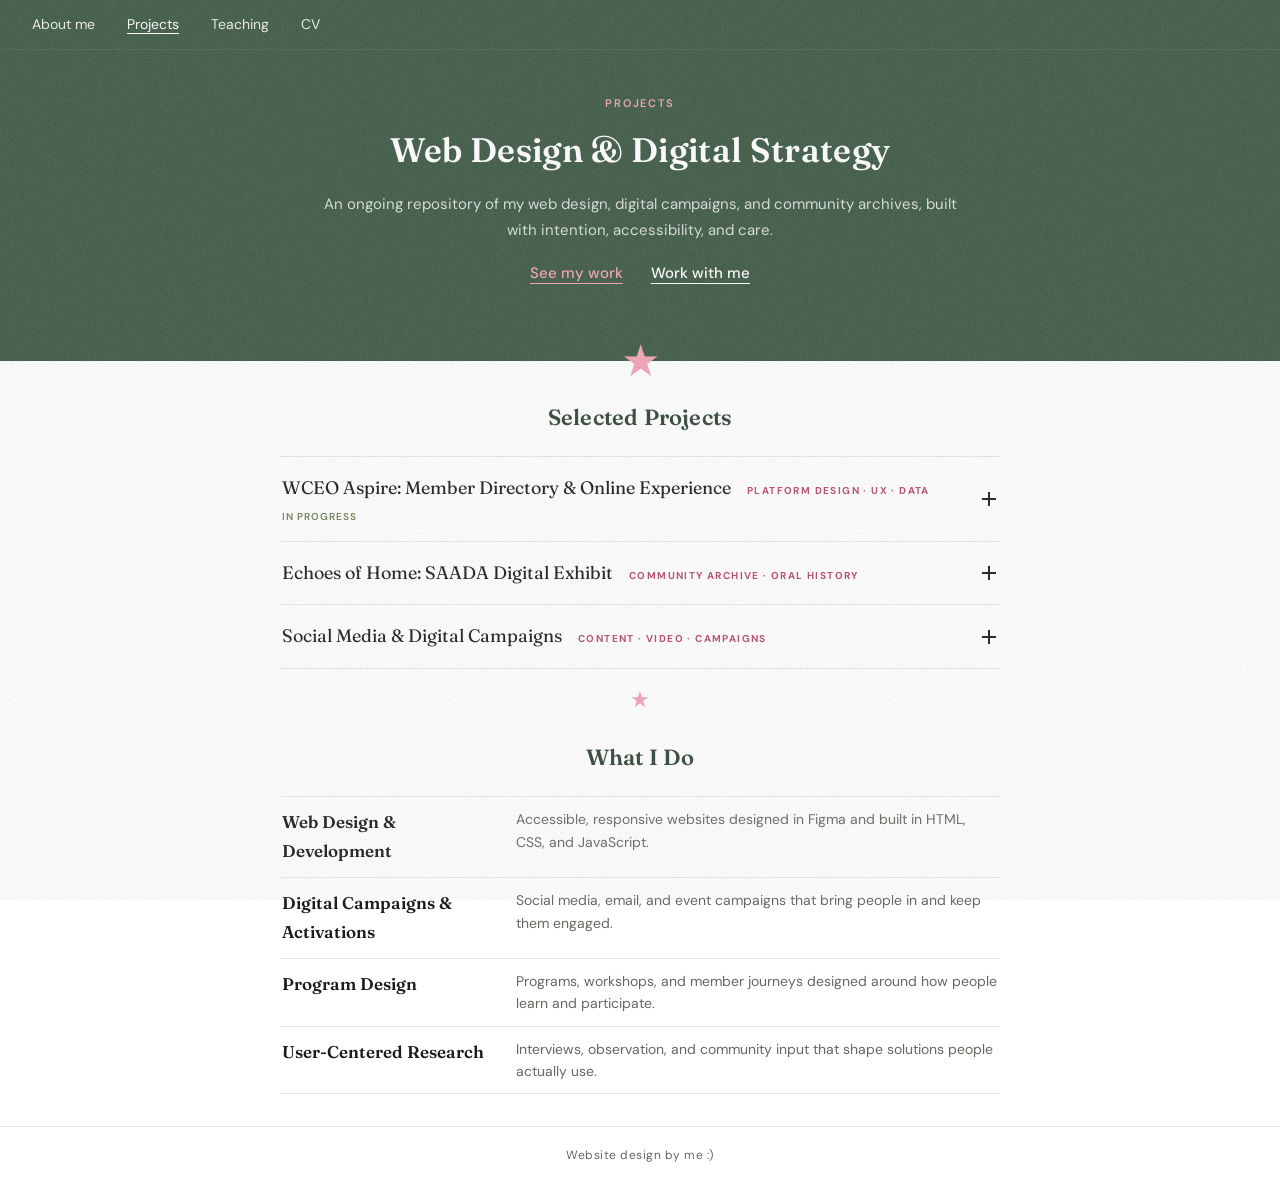
==== portfolio.html @ dc081690 "Tighten layout, stronger grain, remove footer contact links" ====
<!DOCTYPE html>
<html lang="en">
<head>
  <meta charset="UTF-8"/>
  <meta name="viewport" content="width=device-width, initial-scale=1.0"/>
  <title>Projects · Rojika Sharma</title>
  <link href="https://fonts.googleapis.com/css2?family=Fraunces:ital,opsz,wght@0,9..144,400;0,9..144,600;1,9..144,400&family=DM+Sans:wght@300;400;500&display=swap" rel="stylesheet"/>
  <link rel="stylesheet" href="style.css"/>
</head>
<body>

  <!-- NAV -->
  <nav>
    <ul>
      <li><a href="index.html#about">About me</a></li>
      <li><a href="portfolio.html" class="active">Projects</a></li>
      <li><a href="teaching.html">Teaching</a></li>
      <li><a href="index.html#cv">CV</a></li>
    </ul>
  </nav>

  <!-- HERO -->
  <div class="hero pf-hero">
    <p class="pf-eyebrow">Projects</p>
    <h1>Web Design &amp; Digital Strategy</h1>
    <p class="pf-tagline">An ongoing repository of my web design, digital campaigns, and community archives, built with intention, accessibility, and care.</p>
    <div class="pf-hero-actions">
      <a href="#projects" class="btn-solid">See my work</a>
      <a href="mailto:rojikas99@gmail.com" class="btn-outline-light">Work with me</a>
    </div>
  </div>


  <!-- STAR: green band → white -->
  <div class="star-divider star-seam" aria-hidden="true">★</div>
  <!-- PROJECTS -->
  <section id="projects" class="white-section">
    <h2 class="sec-heading dark-heading">Selected Projects</h2>

    <!-- To add a project: copy one <details class="project"> block, then swap in the
         title, tags, description, and a full-page screenshot saved in the images/ folder. -->
    <div class="project-list">

      <details class="project">
        <summary>
          <span class="project-name">WCEO Aspire: Member Directory &amp; Online Experience</span>
          <span class="project-tags">Platform Design · UX · Data</span>
          <span class="project-status">In progress</span>
          <span class="project-toggle" aria-hidden="true"></span>
        </summary>
        <div class="project-detail">
          <p>As Platform Manager and Designer for the Aspire Online Community at the Women's Center for Economic Opportunity (WCEO), I architect sociotechnical systems for an emerging network of women business leaders. My work bridges platform design, community ecology, and data justice, creating interoperable spaces for learning and growth while establishing data governance practices grounded in digital care and collective agency.</p>
          <ul class="project-points">
            <li><strong>Member directory:</strong> a searchable directory of women business leaders and their profiles.</li>
            <li><strong>Member journey:</strong> the online process from sign-up and onboarding to staying engaged.</li>
            <li><strong>Connected platforms:</strong> linking tools for education, networking, and growth into one experience.</li>
            <li><strong>Data systems:</strong> how member data is collected, kept up to date, and retained responsibly.</li>
          </ul>
          <div class="browser-frame">
            <div class="browser-bar"><span></span><span></span><span></span><p class="browser-url">womensceo.org/aspireoct</p></div>
            <video class="loop-video" src="images/wceo-aspire.mp4" poster="images/wceo-aspire-poster.jpg" autoplay muted loop playsinline preload="metadata" aria-label="Walkthrough of the WCEO Aspire website: issue switcher, leader story carousel, and article pop-ups"></video>
          </div>
          <p class="frame-note">A walkthrough of the site: the issue switcher, leader story carousel, and article pop-ups.</p>
        </div>
      </details>

      <details class="project">
        <summary>
          <span class="project-name">Echoes of Home: SAADA Digital Exhibit</span>
          <span class="project-tags">Community Archive · Oral History</span>
          <span class="project-toggle" aria-hidden="true"></span>
        </summary>
        <div class="project-detail">
          <p>As an Archival Creators Fellow, I led a public-facing oral history project with Bhutanese refugees in Central Ohio for the South Asian American Digital Archive (SAADA), a public digital archive. I worked alongside artists and community leaders so the exhibit reflects how the community sees itself, with artwork by Bikash Rai.</p>
          <ul class="project-points">
            <li><strong>Oral histories:</strong> recorded and translated interviews with seven community members.</li>
            <li><strong>Community collaboration:</strong> shaped the storytelling with artists and community leaders.</li>
            <li><strong>Equity-centered process:</strong> recruitment, data collection, and budgets designed with equity in mind.</li>
          </ul>
          <div class="browser-frame">
            <div class="browser-bar"><span></span><span></span><span></span><p class="browser-url">saada.org/explore/exhibits/echoes-of-home</p></div>
            <div class="browser-view">
              <img src="images/saada-echoes.jpg" alt="The Echoes of Home exhibit page on the SAADA website, with Bikash Rai's painting of Bhutan, a refugee camp, and a Columbus neighborhood" loading="lazy"/>
            </div>
          </div>
        </div>
      </details>

      <details class="project">
        <summary>
          <span class="project-name">Social Media &amp; Digital Campaigns</span>
          <span class="project-tags">Content · Video · Campaigns</span>
          <span class="project-toggle" aria-hidden="true"></span>
        </summary>
        <div class="project-detail course-list">
          <!-- Add another client: copy this .course block -->
          <div class="course">
            <p class="course-title">Green Olive Company</p>
            <p class="course-meta">Social media &amp; holiday campaign &nbsp;·&nbsp; Current</p>
            <p>I run their social media, filming and posting video content that shares their products and story, and I'm leading their holiday campaign from planning to posting.</p>
          </div>
        </div>
      </details>

    </div>
  </section>

  <div class="star-sep" aria-hidden="true">★</div>

  <!-- WHAT I DO: compact rows -->
  <section id="services" class="cream-section">
    <h2 class="sec-heading">What I Do</h2>
    <div class="service-rows">
      <div class="service-row">
        <h3>Web Design &amp; Development</h3>
        <p>Accessible, responsive websites designed in Figma and built in HTML, CSS, and JavaScript.</p>
      </div>
      <div class="service-row">
        <h3>Digital Campaigns &amp; Activations</h3>
        <p>Social media, email, and event campaigns that bring people in and keep them engaged.</p>
      </div>
      <div class="service-row">
        <h3>Program Design</h3>
        <p>Programs, workshops, and member journeys designed around how people learn and participate.</p>
      </div>
      <div class="service-row">
        <h3>User-Centered Research</h3>
        <p>Interviews, observation, and community input that shape solutions people actually use.</p>
      </div>
    </div>
  </section>



  <!-- FOOTER -->
  <footer>
    <p class="footer-credit">Website design by me :)</p>
  </footer>

  <script>
    // Respect reduced-motion settings: don't autoplay the walkthrough loops, show controls instead
    if (window.matchMedia('(prefers-reduced-motion: reduce)').matches) {
      document.querySelectorAll('.loop-video').forEach(function (v) {
        v.removeAttribute('autoplay');
        v.pause();
        v.controls = true;
      });
    }
  </script>
</body>
</html>
---- style.css ----
:root {
  --green:      #3D5944;
  --green-dark: #2F4636;
  --cream:      #EEF1E6;
  --white:      #FFFFFF;
  --pink:       #F2A2B6;
  --pink-muted: #B8496E;
  --teal:       #6E7F52;
  --charcoal:   #1C1C1C;
  --muted:      #6B6560;
  --paper:      #FFFFFF;
  --line:       #E6E8E3;
}

*, *::before, *::after { box-sizing: border-box; margin: 0; padding: 0; }
html { scroll-behavior: smooth; }

body {
  font-family: 'DM Sans', sans-serif;
  font-size: 15px;
  line-height: 1.7;
  background: var(--paper);
  color: var(--charcoal);
}

/* NAV */
nav {
  background: var(--green);
  display: flex;
  justify-content: flex-start;
  gap: 36px;
  align-items: center;
  padding: 14px 40px;
  position: sticky;
  top: 0;
  z-index: 100;
  border-bottom: 1px solid rgba(255,255,255,0.08);
}
.nav-logo {
  width: 36px; height: 36px;
  border-radius: 50%;
  background: rgba(255,255,255,0.15);
  border: 2px solid rgba(255,255,255,0.3);
}
nav ul { display: flex; gap: 32px; list-style: none; }
nav ul a {
  color: var(--white);
  text-decoration: none;
  font-size: 14px;
  font-weight: 400;
  opacity: 0.9;
  transition: opacity 0.2s;
}
nav ul a:hover { opacity: 1; text-decoration: underline; }

/* HERO */
.hero {
  background: var(--green);
  text-align: center;
  padding: 40px 40px 16px;
}
.hero h1 {
  font-family: 'Fraunces', serif;
  font-size: 36px;
  font-weight: 600;
  color: var(--white);
  letter-spacing: 0.01em;
}

/* SECTIONS */
/* One paper background below the green top band; sections are separated by space, not color */
.dark-section, .cream-section, .white-section {
  color: var(--charcoal);
  padding: 56px 40px;
}
#about { background: var(--green); color: var(--white); padding-top: 8px; padding-bottom: 48px; }
#about .about-inner { align-items: center; }
.sec-num {
  font-size: 10px;
  letter-spacing: 0.12em;
  text-transform: uppercase;
  opacity: 0.35;
  position: absolute;
  top: 14px; left: 14px;
}
.dark-num { color: var(--charcoal); }
.sec-heading {
  font-family: 'Fraunces', serif;
  font-size: 24px;
  font-weight: 600;
  text-align: center;
  margin-bottom: 32px;
  letter-spacing: 0.01em;
  color: var(--green-dark);
}


/* ABOUT */
.about-inner {
  display: grid;
  grid-template-columns: 290px 1fr;
  gap: 48px;
  align-items: start;
  max-width: 920px;
  margin: 0 auto;
}
.about-left { display: flex; flex-direction: column; align-items: flex-start; gap: 16px; }
.about-photo img {
  width: 290px;
  height: 290px;
  border-radius: 50%;
  object-fit: cover;
  display: block;
}
.about-right { display: flex; flex-direction: column; gap: 16px; }
.about-right p { font-size: 15.5px; line-height: 1.8; color: rgba(255,255,255,0.92); }

/* PORTFOLIO SKILLS */
.skills-block { max-width: 620px; margin: 0 auto 28px; }
.skills-label {
  font-size: 11px;
  font-weight: 600;
  letter-spacing: 0.12em;
  text-transform: uppercase;
  color: var(--muted);
  margin-bottom: 10px;
  text-align: center;
}
.chips { display: flex; flex-wrap: wrap; gap: 6px 22px; justify-content: center; }
.chip { font-size: 14px; color: var(--charcoal); }

.github-wrap { display: flex; justify-content: center; margin-top: 8px; }
.btn-github {
  display: inline-flex;
  align-items: center;
  gap: 6px;
  color: var(--charcoal);
  text-decoration: underline;
  text-underline-offset: 4px;
  font-size: 14px;
  font-weight: 500;
  transition: color 0.2s;
}
.btn-github:hover { color: var(--pink); }
.btn-github:hover svg { fill: var(--pink); }
.btn-github svg { width: 16px; height: 16px; fill: var(--charcoal); transition: fill 0.2s; flex-shrink: 0; }

/* SELECTED WORKS */
.works-intro { text-align: center; font-size: 14px; color: var(--muted); margin-bottom: 28px; letter-spacing: 0.02em; }
.works-list { max-width: 600px; margin: 0 auto; display: flex; flex-direction: column; gap: 20px; }
.work-item { display: flex; flex-direction: column; gap: 3px; }
.work-title {
  font-size: 15px;
  color: var(--charcoal);
  text-decoration: underline;
  text-underline-offset: 3px;
  font-weight: 400;
  transition: color 0.2s;
}
.work-title:hover { color: var(--pink); }
.work-sub { font-size: 13px; color: #666; }
.work-category {
  font-size: 10px;
  font-weight: 700;
  letter-spacing: 0.14em;
  text-transform: uppercase;
  color: var(--pink-muted);
  padding-bottom: 6px;
  border-bottom: 1px solid var(--line);
  margin-top: 8px;
  margin-bottom: 4px;
}
.panel-title { font-size: 14px; color: var(--charcoal); font-weight: 500; font-style: italic; }
.panel-people { font-size: 12px; color: #888; }

/* CV */
.cv-content { max-width: 580px; margin: 0 auto; display: flex; flex-direction: column; gap: 5px; }
.cv-download {
  color: var(--pink);
  font-size: 14px;
  text-decoration: underline;
  text-underline-offset: 3px;
  margin-bottom: 12px;
  display: inline-block;
  transition: opacity 0.2s;
}
.cv-download:hover { opacity: 0.75; }
.cv-year { font-size: 14px; font-weight: 600; color: rgba(255,255,255,0.85); margin-top: 12px; }
.cv-section-head {
  font-size: 11px;
  font-weight: 700;
  letter-spacing: 0.14em;
  text-transform: uppercase;
  color: var(--pink);
  margin-top: 24px;
  padding-bottom: 6px;
  border-bottom: 1px solid rgba(255,255,255,0.1);
}
.cv-entry { font-size: 14px; color: rgba(255,255,255,0.8); padding-left: 4px; line-height: 1.65; }
.cv-link { color: rgba(255,255,255,0.9); text-decoration: underline; text-underline-offset: 3px; }

/* CONTACT */
.contact-content { max-width: 500px; margin: 0 auto; display: flex; flex-direction: column; gap: 20px; }
.contact-group { display: flex; flex-direction: column; gap: 2px; }
.contact-label { font-size: 12px; font-weight: 600; color: var(--pink-muted); letter-spacing: 0.06em; text-transform: uppercase; }
.contact-val { font-size: 15px; color: var(--charcoal); text-decoration: underline; text-underline-offset: 3px; transition: opacity 0.2s; }
.contact-val:hover { opacity: 0.75; }
.contact-bio { font-size: 14px; color: var(--muted); line-height: 1.75; max-width: 460px; margin-top: 6px; }

/* FOOTER */
footer {
  padding: 28px 40px 24px;
  text-align: center;
  border-top: 1px solid var(--line);
}
.footer-links {
  display: flex;
  justify-content: center;
  align-items: center;
  gap: 10px;
  flex-wrap: wrap;
  margin-bottom: 14px;
  font-size: 13px;
  color: var(--muted);
}
.footer-links a { color: var(--charcoal); text-decoration: underline; text-underline-offset: 3px; font-size: 13px; font-weight: 500; transition: color 0.2s; }
.footer-links a:hover { color: var(--pink); }
.footer-credit { font-size: 12px; color: var(--muted); letter-spacing: 0.04em; }

/* RESPONSIVE */
@media (max-width: 720px) {
  nav { padding: 12px 20px; gap: 18px; }
  nav ul { gap: 14px; }
  .hero { padding: 32px 20px 20px; }
  .hero h1 { font-size: 26px; }
  .dark-section, .cream-section, .white-section { padding: 40px 20px; }
  .about-inner { grid-template-columns: 1fr; gap: 20px; }
  .about-right { padding-top: 0; }
  .about-photo img { width: 220px; height: 220px; }
  .works-list, .cv-content, .contact-content { max-width: 100%; }
}
/* ── PORTFOLIO PAGE ── */
.nav-logo { display: block; }
nav ul a.active { text-decoration: underline; text-underline-offset: 4px; opacity: 1; }

.pf-hero { padding: 64px 40px 72px; }
.pf-eyebrow {
  font-size: 11px;
  font-weight: 600;
  letter-spacing: 0.16em;
  text-transform: uppercase;
  color: var(--pink);
  margin-bottom: 10px;
}
.pf-hero h1 { font-size: 42px; }
.pf-tagline {
  max-width: 560px;
  margin: 16px auto 0;
  font-size: 16px;
  color: rgba(255,255,255,0.8);
}
.pf-hero-actions { display: flex; justify-content: center; gap: 28px; margin-top: 24px; flex-wrap: wrap; }
.btn-solid, .btn-outline-light {
  font-size: 15px;
  font-weight: 500;
  text-decoration: underline;
  text-underline-offset: 5px;
  transition: opacity 0.2s;
}
.btn-solid { color: var(--pink); }
.btn-outline-light { color: var(--white); }
.btn-solid:hover, .btn-outline-light:hover { opacity: 0.75; }

/* Services */
.services-grid {
  display: grid;
  grid-template-columns: repeat(auto-fit, minmax(200px, 1fr));
  gap: 18px;
  max-width: 920px;
  margin: 0 auto;
}
.service-card { color: var(--charcoal); }
.service-icon { color: var(--pink); font-size: 18px; margin-bottom: 8px; }
.service-card h3 { font-family: 'Fraunces', serif; font-size: 17px; font-weight: 600; margin-bottom: 6px; line-height: 1.35; }
.service-card p { font-size: 13px; color: var(--muted); line-height: 1.6; }

/* Projects (accordion) */
.project-list { max-width: 820px; margin: 0 auto; border-top: 1px solid var(--line); }
.project { border-bottom: 1px solid var(--line); }
.project summary {
  display: flex;
  align-items: baseline;
  flex-wrap: wrap;
  gap: 4px 16px;
  position: relative;
  padding: 22px 36px 22px 4px;
  cursor: pointer;
  list-style: none;
}
.project summary::-webkit-details-marker { display: none; }
.project-name {
  font-family: 'Fraunces', serif;
  font-size: 20px;
  color: var(--charcoal);
  transition: color 0.2s;
}
.project summary:hover .project-name,
.project[open] .project-name { color: var(--green); }
.project-tags {
  font-size: 10px;
  font-weight: 700;
  letter-spacing: 0.14em;
  text-transform: uppercase;
  color: var(--pink-muted);
}
.project-toggle { position: absolute; right: 4px; top: 50%; margin-top: -7px; width: 14px; height: 14px; }
.project-toggle::before, .project-toggle::after {
  content: "";
  position: absolute;
  background: var(--charcoal);
  left: 0; top: 6px;
  width: 14px; height: 2px;
  transition: transform 0.25s;
}
.project-toggle::after { transform: rotate(90deg); }
.project[open] .project-toggle::after { transform: rotate(0deg); }
.project summary:focus-visible { outline: 2px solid var(--pink); outline-offset: 2px; }

.project-detail { padding: 0 4px 32px; }
.project-detail > p { font-size: 14px; color: #555; line-height: 1.7; max-width: 640px; margin-bottom: 18px; }
.browser-frame {
  border: 1px solid #DCDED8;
  border-radius: 8px;
  overflow: hidden;
  box-shadow: 0 10px 28px rgba(0,0,0,0.08);
}
.browser-bar { display: flex; gap: 6px; padding: 10px 12px; background: var(--cream); border-bottom: 1px solid #DCDED8; }
.browser-bar span { width: 10px; height: 10px; border-radius: 50%; background: #DCDED8; }
.browser-bar span:first-child { background: var(--pink); }
.browser-view { max-height: 560px; overflow-y: auto; background: var(--white); }
.browser-view img { width: 100%; display: block; }
.shot-placeholder {
  aspect-ratio: 16 / 10;
  display: flex;
  align-items: center;
  justify-content: center;
  background: var(--cream);
  color: var(--muted);
  font-family: 'Fraunces', serif;
  font-size: 17px;
}

/* Process */
.process-list {
  list-style: none;
  max-width: 820px;
  margin: 0 auto;
  display: grid;
  grid-template-columns: repeat(auto-fit, minmax(180px, 1fr));
  gap: 24px;
}
.process-list li { display: flex; flex-direction: column; gap: 6px; }
.process-num { font-family: 'Fraunces', serif; font-size: 28px; color: var(--pink); line-height: 1; }
.process-list h3 { font-size: 15px; font-weight: 500; color: var(--charcoal); }
.process-list p { font-size: 13px; color: var(--muted); line-height: 1.6; }

@media (max-width: 720px) {
  .pf-hero { padding: 40px 20px 36px; }
  .pf-hero h1 { font-size: 30px; }
  .pf-tagline { font-size: 15px; }
  .project summary { flex-wrap: wrap; gap: 4px 12px; }
  .project-name { font-size: 18px; }
  .browser-view { max-height: 420px; }
}
.about-link { color: var(--pink); text-decoration: underline; text-underline-offset: 3px; }
.about-link:hover { opacity: 0.8; }
.project-points { list-style: none; max-width: 640px; margin: -4px 0 20px; display: flex; flex-direction: column; gap: 6px; }
.project-points li { font-size: 14px; color: #555; line-height: 1.6; padding-left: 18px; position: relative; }
.project-points li::before { content: "✦"; position: absolute; left: 0; color: var(--pink); font-size: 11px; top: 3px; }
.project-points strong { color: var(--charcoal); font-weight: 500; }
.project-status {
  font-size: 10px;
  font-weight: 600;
  letter-spacing: 0.1em;
  text-transform: uppercase;
  color: var(--teal);
}
.browser-bar { align-items: center; }
.browser-url {
  margin-left: 10px;
  flex: 1;
  max-width: 320px;
  font-size: 11px;
  color: var(--muted);
  background: var(--white);
  border-radius: 999px;
  padding: 2px 12px;
  white-space: nowrap;
  overflow: hidden;
  text-overflow: ellipsis;
}
.loop-video { display: block; width: 100%; height: auto; aspect-ratio: 1200 / 844; background: #2b2420; }
.frame-note { font-size: 12px; color: var(--muted); margin-top: 10px; }

/* CV buttons */
.cv-actions { display: flex; justify-content: center; gap: 12px; flex-wrap: wrap; }

/* Static film-grain texture over the whole page (no animation) */
body::after {
  content: "";
  position: fixed;
  inset: 0;
  z-index: 1000;
  pointer-events: none;
  opacity: 0.2;
  background-image: url("data:image/svg+xml,%3Csvg xmlns='http://www.w3.org/2000/svg' width='220' height='220'%3E%3Cfilter id='n'%3E%3CfeTurbulence type='fractalNoise' baseFrequency='0.85' numOctaves='3' stitchTiles='stitch'/%3E%3CfeColorMatrix type='saturate' values='0'/%3E%3C/filter%3E%3Crect width='100%25' height='100%25' filter='url(%23n)'/%3E%3C/svg%3E");
  background-size: 220px 220px;
}

/* Grouped panel: one title, several venues */
.panel-group { border-left: 2px solid var(--pink); padding-left: 16px; }
.panel-venues { list-style: none; margin-top: 8px; display: flex; flex-direction: column; gap: 4px; }
.panel-venues li { font-size: 13px; color: #666; }
.venue-year { display: inline-block; min-width: 44px; font-weight: 600; color: var(--charcoal); }
button.btn-solid { font-family: inherit; background: none; border: 0; padding: 0; cursor: pointer; }

/* CV pop-up */
.cv-dialog {
  width: min(860px, calc(100% - 32px));
  max-height: calc(100vh - 48px);
  margin: auto;
  padding: 0;
  border: 0;
  border-radius: 8px;
  background: #ECEDEA;
  overflow: hidden;
  box-shadow: 0 20px 60px rgba(0,0,0,0.4);
}
.cv-dialog[open] { display: flex; flex-direction: column; }
.cv-dialog::backdrop { background: rgba(20,26,18,0.7); }
.cv-dialog-bar {
  display: flex;
  justify-content: space-between;
  align-items: center;
  gap: 12px;
  padding: 12px 16px;
  background: var(--green);
  color: var(--white);
  font-size: 14px;
}
.cv-dialog-actions { display: flex; align-items: center; gap: 10px; }
.cv-dl { color: var(--white); font-size: 13px; text-decoration: underline; text-underline-offset: 3px; }
.cv-dl:hover { opacity: 0.75; }
.cv-close {
  background: transparent;
  border: 0;
  color: var(--white);
  font-size: 18px;
  line-height: 1;
  padding: 6px;
  cursor: pointer;
}
.cv-pages { overflow-y: auto; padding: 16px; display: flex; flex-direction: column; gap: 16px; }
.cv-pages img { width: 100%; display: block; background: var(--white); box-shadow: 0 2px 8px rgba(0,0,0,0.12); }
@media (max-width: 720px) {
  .cv-pages { padding: 8px; gap: 8px; }
}

/* Teaching page course entries */
.course-list { display: flex; flex-direction: column; gap: 22px; }
.course-title { font-family: 'Fraunces', serif; font-size: 17px; color: var(--charcoal); }
.course-meta { font-size: 12px; font-style: italic; color: var(--muted); margin: 2px 0 6px; }
.course p:last-child { font-size: 14px; color: #555; line-height: 1.7; max-width: 640px; }
.pf-hero .pf-tagline { max-width: 640px; }

/* Home page: compact skills, year-led publication rows, one-line contact */
.skills-grid { display: grid; grid-template-columns: 1fr 1fr; gap: 24px 48px; max-width: 760px; margin: 0 auto; }
.skills-grid .skills-label { text-align: left; color: var(--pink-muted); margin-bottom: 4px; }
.skills-text { font-size: 15px; color: var(--charcoal); line-height: 1.7; }
.work-rows { display: flex; flex-direction: column; gap: 14px; }
.work-row { display: grid; grid-template-columns: 72px 1fr; gap: 12px; }
.work-year { font-size: 13px; font-weight: 600; color: var(--green); padding-top: 2px; }
#works .project-list, #portfolio .skills-grid { max-width: 820px; }
.contact-line { text-align: center; font-size: 15px; color: var(--muted); max-width: 560px; margin: -12px auto 18px; }
.contact-links { display: flex; justify-content: center; flex-wrap: wrap; gap: 10px 32px; font-size: 15px; }
.contact-links a { color: var(--charcoal); text-decoration: underline; text-underline-offset: 4px; }
.contact-links a:hover { color: var(--pink-muted); }
#portfolio, #works, #contact { padding-top: 48px; padding-bottom: 48px; }
@media (max-width: 720px) {
  .skills-grid { grid-template-columns: 1fr; }
  .work-row { grid-template-columns: 1fr; gap: 0; }
}

/* Projects page: What I Do as compact rows */
.service-rows { max-width: 820px; margin: 0 auto; border-top: 1px solid var(--line); }
.service-row { display: grid; grid-template-columns: 240px 1fr; gap: 24px; padding: 14px 4px; border-bottom: 1px solid var(--line); }
.service-row h3 { font-family: 'Fraunces', serif; font-size: 17px; font-weight: 600; color: var(--charcoal); }
.service-row p { font-size: 14px; color: var(--muted); line-height: 1.6; }
@media (max-width: 720px) {
  .service-row { grid-template-columns: 1fr; gap: 2px; }
}

/* Location and links under the About photo */
.about-links { list-style: none; display: flex; flex-direction: column; gap: 8px; margin-top: 18px; padding-left: 36px; font-size: 14px; }
.about-links li { display: flex; align-items: center; gap: 10px; color: rgba(255,255,255,0.9); }
.about-links svg { width: 15px; height: 15px; fill: var(--pink); flex-shrink: 0; }
.about-links a { color: var(--white); text-decoration: none; }
.about-links a:hover { text-decoration: underline; text-underline-offset: 3px; }
@media (max-width: 720px) {
  .about-links { padding-left: 0; }
}

/* Projects page: compact closing contact line */
.portfolio-page #contact, #contact:has(> .contact-line:first-child) { padding-top: 32px; padding-bottom: 40px; }
#contact > .contact-line:first-child { margin-top: 0; }
#services { padding-bottom: 32px; }
#projects { padding-bottom: 24px; }
#services { padding-top: 32px; }

/* Pink stars: one on the green/white edge, then one between each section */
.star-divider {
  display: flex;
  align-items: center;
  justify-content: center;
  height: 56px;
  font-size: 58px;
  line-height: 1;
  color: var(--pink);
}
.star-seam { background: linear-gradient(to bottom, var(--green) 50%, var(--paper) 50%); margin-bottom: -16px; position: relative; }
.star-sep { text-align: center; font-size: 30px; line-height: 1; color: var(--pink); margin: 0 auto; }
#contact .btn-solid { color: var(--pink-muted); }
.about-links button { font: inherit; color: var(--white); background: none; border: 0; padding: 0; cursor: pointer; text-align: left; }
.about-links button:hover { text-decoration: underline; text-underline-offset: 3px; }

/* ── Compact layout: tighter spacing and a narrower content column ── */
body { font-size: 14.5px; }
nav { padding: 12px 32px; }
.hero { padding: 28px 32px 8px; }
.hero h1 { font-size: 32px; }
.pf-hero { padding: 44px 32px 52px; }
.pf-hero h1 { font-size: 34px; }
.pf-tagline { font-size: 15px; margin-top: 12px; }
.pf-hero-actions { margin-top: 18px; }
.dark-section, .cream-section, .white-section { padding: 32px 32px; }
#about { padding-top: 4px; padding-bottom: 36px; }
.sec-heading { font-size: 22px; margin-bottom: 20px; }
.about-inner { grid-template-columns: 220px 1fr; gap: 36px; max-width: 780px; }
.about-photo img { width: 220px; height: 220px; }
.about-right p { font-size: 14.5px; line-height: 1.75; }
.about-links { padding-left: 20px; margin-top: 14px; font-size: 13px; }
.skills-grid, #works .project-list, .project-list, .service-rows, #portfolio .skills-grid { max-width: 720px; }
.skills-grid { gap: 16px 40px; }
.project summary { padding: 16px 32px 16px 2px; }
.project-name { font-size: 18px; }
.project-detail { padding-bottom: 24px; }
.service-row { grid-template-columns: 210px 1fr; padding: 11px 2px; }
.star-divider { height: 44px; font-size: 44px; }
.star-sep { font-size: 22px; padding: 4px 0; }
#projects { padding-bottom: 16px; }
#services { padding-top: 24px; }
footer { padding: 18px 24px; }
.browser-view { max-height: 460px; }

/* Tablets (iPad portrait and landscape) */
@media (max-width: 1024px) {
  .about-inner { grid-template-columns: 190px 1fr; gap: 28px; }
  .about-photo img { width: 190px; height: 190px; }
  .about-links { padding-left: 4px; }
}

/* Phones */
@media (max-width: 720px) {
  nav { padding: 12px 16px; }
  nav ul { gap: 16px; }
  .hero { padding: 24px 16px 4px; }
  .hero h1 { font-size: 26px; }
  .pf-hero { padding: 32px 16px 40px; }
  .pf-hero h1 { font-size: 26px; }
  .dark-section, .cream-section, .white-section { padding: 28px 16px; }
  .about-inner { grid-template-columns: 1fr; gap: 18px; }
  .about-left { align-items: center; }
  .about-photo img { width: 180px; height: 180px; }
  .about-links { padding-left: 0; }
  .service-row { grid-template-columns: 1fr; }
  .browser-view { max-height: 380px; }
  .star-divider { height: 36px; font-size: 36px; }
}
.about-links li { white-space: nowrap; }
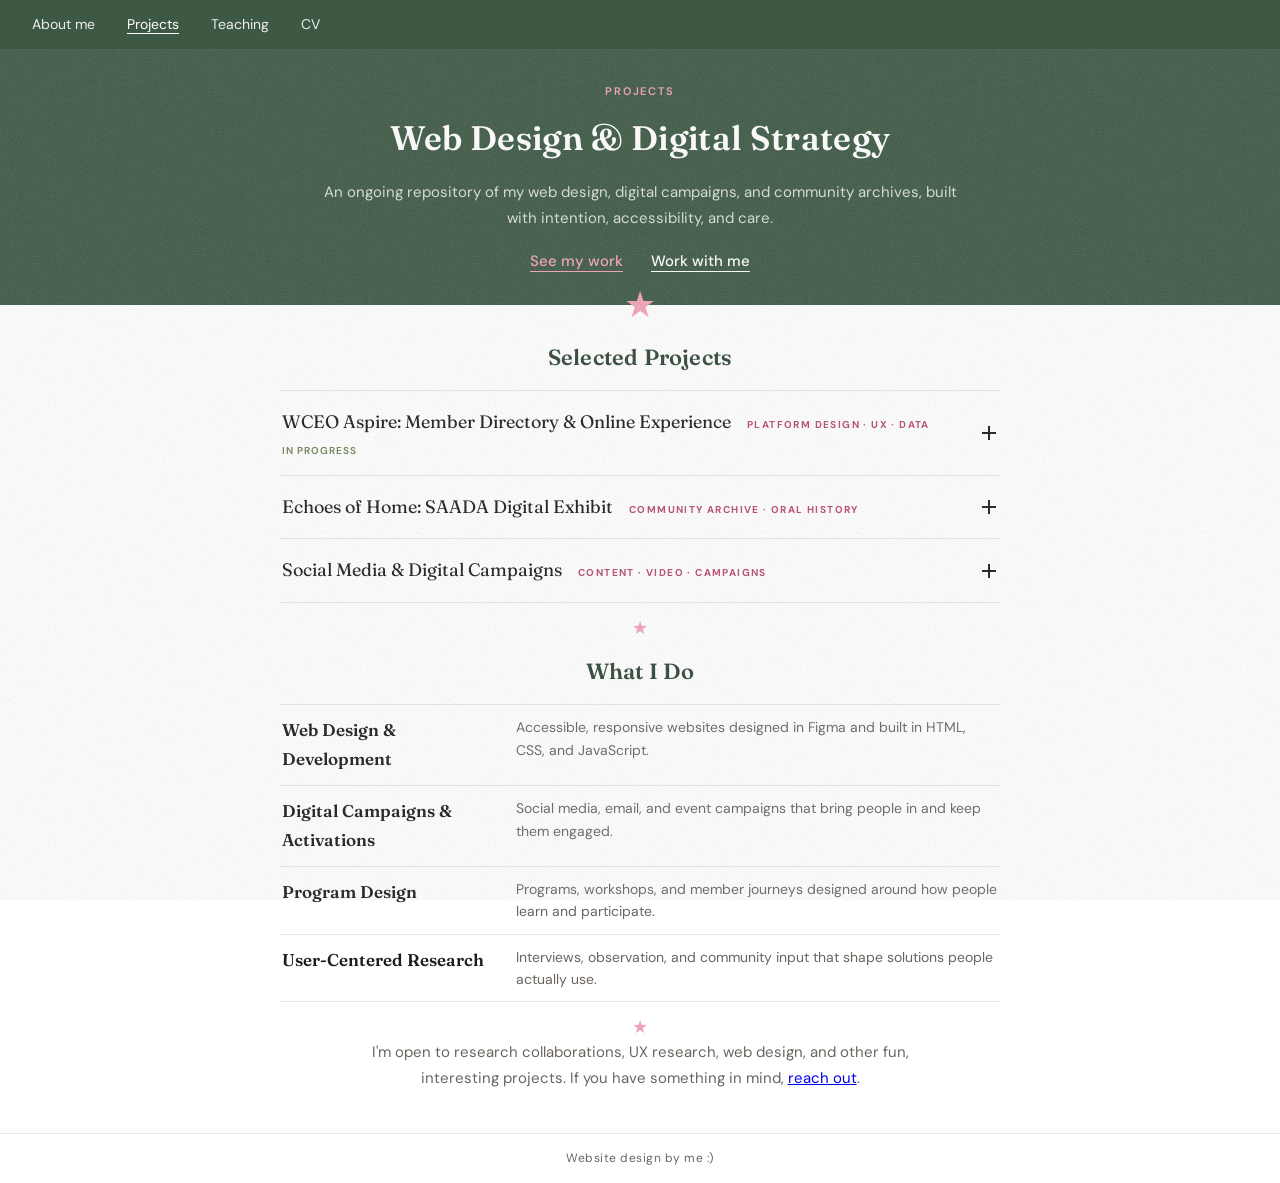
==== commit 98114b88: "Add closing note to Projects; simplify Teaching label" ====
--- a/portfolio.html
+++ b/portfolio.html
@@ -130,6 +130,13 @@
     </div>
   </section>
 
+  <div class="star-sep" aria-hidden="true">★</div>
+
+  <!-- CLOSING NOTE -->
+  <section id="open-to" class="white-section">
+    <p class="contact-line">I'm open to research collaborations, UX research, web design, and other fun, interesting projects. If you have something in mind, <a href="mailto:rojikas99@gmail.com" class="inline-link">reach out</a>.</p>
+  </section>
+
 
 
   <!-- FOOTER -->
--- a/style.css
+++ b/style.css
@@ -587,3 +587,43 @@
   .star-divider { height: 36px; font-size: 36px; }
 }
 .about-links li { white-space: nowrap; }
+
+/* Tighter still: trim vertical gaps between and around sections */
+.hero { padding: 20px 32px 0; }
+#about { padding-top: 0; padding-bottom: 24px; }
+#about .about-inner { align-items: start; }
+.dark-section, .cream-section, .white-section { padding: 16px 32px; }
+.pf-hero { padding: 32px 32px 36px; }
+.sec-heading { margin-bottom: 14px; }
+.star-divider { height: 36px; font-size: 36px; }
+.star-sep { font-size: 18px; padding: 0; line-height: 1; }
+.github-wrap { margin-top: 12px !important; }
+#projects, #services { padding-top: 16px; padding-bottom: 16px; }
+footer { padding: 14px 24px; margin-top: 8px; }
+@media (max-width: 720px) {
+  .dark-section, .cream-section, .white-section { padding: 14px 16px; }
+  .hero { padding: 16px 16px 0; }
+  .pf-hero { padding: 24px 16px 28px; }
+}
+#portfolio, #works, #contact { padding-top: 16px; padding-bottom: 16px; }
+.hero { padding-bottom: 12px; }
+.star-seam { margin-bottom: 0; }
+
+/* Keep project screenshots and video crisp: lift them above the grain overlay */
+.browser-frame { position: relative; z-index: 1001; }
+/* Nav must stay above the lifted frames when scrolling, so it carries its own grain */
+nav { z-index: 1002; }
+nav::after {
+  content: "";
+  position: absolute;
+  inset: 0;
+  pointer-events: none;
+  opacity: 0.2;
+  background-image: url("data:image/svg+xml,%3Csvg xmlns='http://www.w3.org/2000/svg' width='220' height='220'%3E%3Cfilter id='n'%3E%3CfeTurbulence type='fractalNoise' baseFrequency='0.85' numOctaves='3' stitchTiles='stitch'/%3E%3CfeColorMatrix type='saturate' values='0'/%3E%3C/filter%3E%3Crect width='100%25' height='100%25' filter='url(%23n);
+  background-size: 220px 220px;
+}
+#open-to { padding-top: 8px; padding-bottom: 20px; }
+#open-to .contact-line { margin: 0 auto; }
+.inline-link { color: var(--pink-muted); text-decoration: underline; text-underline-offset: 3px; }
+.inline-link:hover { opacity: 0.75; }
+#open-to a.inline-link { color: var(--pink-muted); }
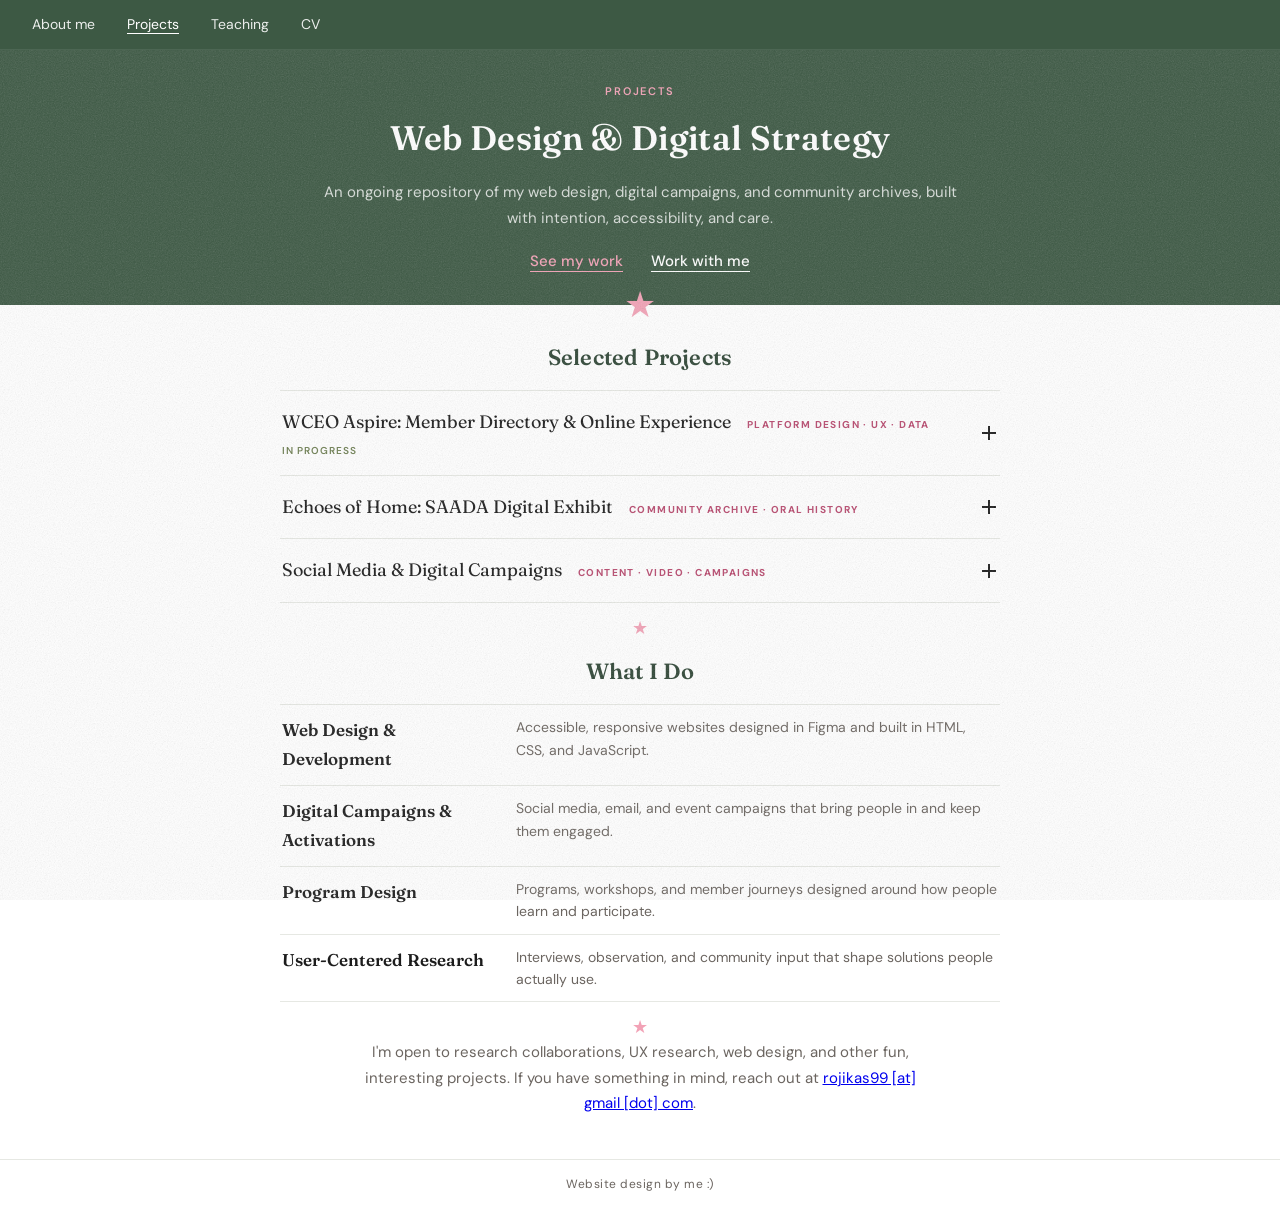
==== commit cb43258e: "Show email in Projects closing note" ====
--- a/portfolio.html
+++ b/portfolio.html
@@ -134,7 +134,7 @@
 
   <!-- CLOSING NOTE -->
   <section id="open-to" class="white-section">
-    <p class="contact-line">I'm open to research collaborations, UX research, web design, and other fun, interesting projects. If you have something in mind, <a href="mailto:rojikas99@gmail.com" class="inline-link">reach out</a>.</p>
+    <p class="contact-line">I'm open to research collaborations, UX research, web design, and other fun, interesting projects. If you have something in mind, reach out at <a href="mailto:rojikas99@gmail.com" class="inline-link">rojikas99 [at] gmail [dot] com</a>.</p>
   </section>
 
 
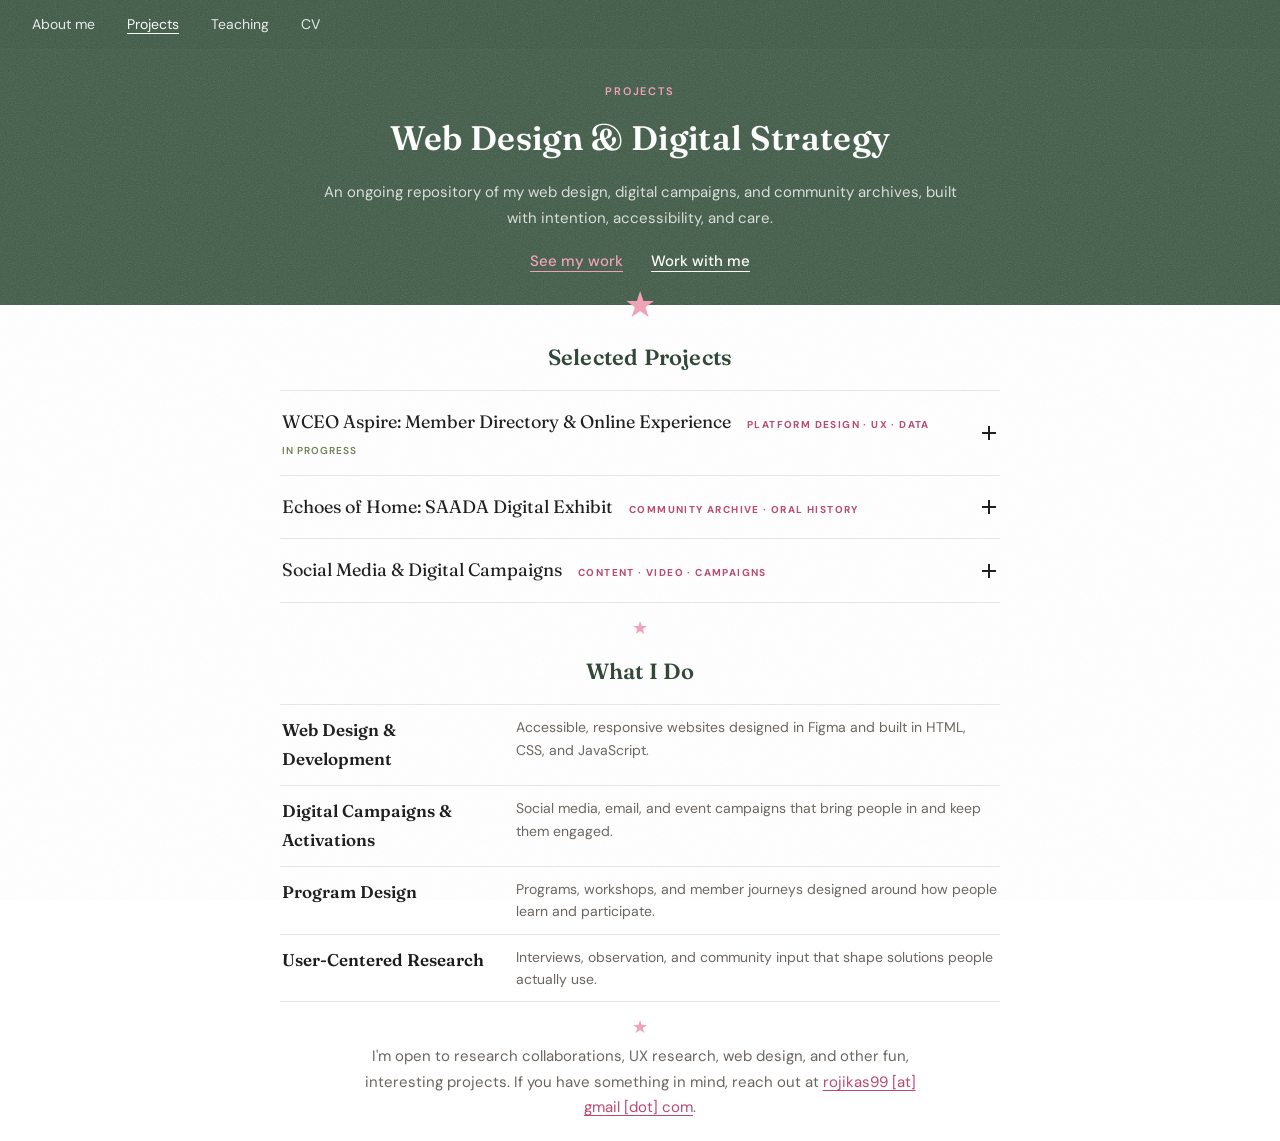
==== commit 28560a3c: "Clean white background, crisp photo, footer on home page only" ====
--- a/portfolio.html
+++ b/portfolio.html
@@ -139,10 +139,6 @@
 
 
 
-  <!-- FOOTER -->
-  <footer>
-    <p class="footer-credit">Website design by me :)</p>
-  </footer>
 
   <script>
     // Respect reduced-motion settings: don't autoplay the walkthrough loops, show controls instead
--- a/style.css
+++ b/style.css
@@ -619,7 +619,7 @@
   inset: 0;
   pointer-events: none;
   opacity: 0.2;
-  background-image: url("data:image/svg+xml,%3Csvg xmlns='http://www.w3.org/2000/svg' width='220' height='220'%3E%3Cfilter id='n'%3E%3CfeTurbulence type='fractalNoise' baseFrequency='0.85' numOctaves='3' stitchTiles='stitch'/%3E%3CfeColorMatrix type='saturate' values='0'/%3E%3C/filter%3E%3Crect width='100%25' height='100%25' filter='url(%23n);
+  background-image: url("data:image/svg+xml,%3Csvg xmlns='http://www.w3.org/2000/svg' width='220' height='220'%3E%3Cfilter id='n'%3E%3CfeTurbulence type='fractalNoise' baseFrequency='0.85' numOctaves='3' stitchTiles='stitch'/%3E%3CfeColorMatrix type='saturate' values='0'/%3E%3C/filter%3E%3Crect width='100%25' height='100%25' filter='url(%23n)'/%3E%3C/svg%3E");
   background-size: 220px 220px;
 }
 #open-to { padding-top: 8px; padding-bottom: 20px; }
@@ -627,3 +627,23 @@
 .inline-link { color: var(--pink-muted); text-decoration: underline; text-underline-offset: 3px; }
 .inline-link:hover { opacity: 0.75; }
 #open-to a.inline-link { color: var(--pink-muted); }
+
+/* Grain: strong on the green areas, barely-there on white so it stays clean white */
+body::after { opacity: 0.05; }
+.hero, #about, .pf-hero { position: relative; }
+.hero::after, #about::after, .pf-hero::after, nav::after, .star-seam::before {
+  content: "";
+  position: absolute;
+  inset: 0;
+  pointer-events: none;
+  opacity: 0.18;
+  background-image: url("data:image/svg+xml,%3Csvg xmlns='http://www.w3.org/2000/svg' width='220' height='220'%3E%3Cfilter id='n'%3E%3CfeTurbulence type='fractalNoise' baseFrequency='0.85' numOctaves='3' stitchTiles='stitch'/%3E%3CfeColorMatrix type='saturate' values='0'/%3E%3C/filter%3E%3Crect width='100%25' height='100%25' filter='url(%23n)'/%3E%3C/svg%3E");
+  background-size: 220px 220px;
+}
+/* Keep the photo crisp, above all grain layers */
+.about-photo img { position: relative; z-index: 1001; }
+.about-right, .about-links, .hero h1, .pf-hero > * { position: relative; z-index: 1; }
+/* grain only on the green half of the star seam */
+.star-seam::before { bottom: 50%; }
+.star-seam { color: transparent; }
+.star-seam::after { content: "★"; color: var(--pink); position: absolute; left: 0; right: 0; text-align: center; z-index: 2; }
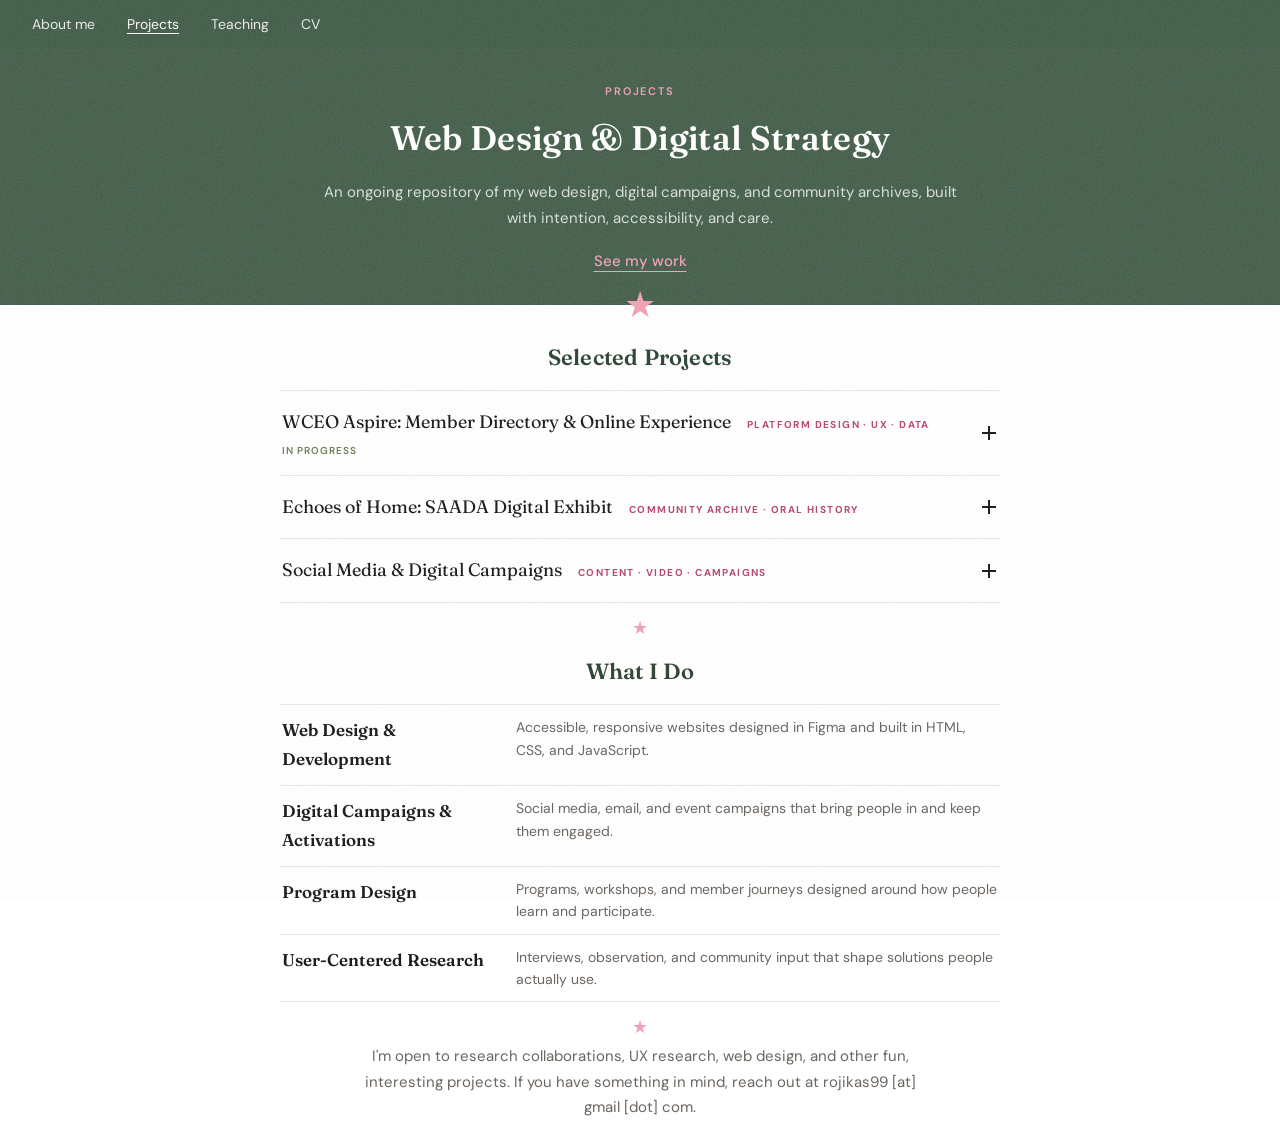
==== commit e1100184: "Plain-text contact lines; remove Work with me" ====
--- a/portfolio.html
+++ b/portfolio.html
@@ -26,7 +26,6 @@
     <p class="pf-tagline">An ongoing repository of my web design, digital campaigns, and community archives, built with intention, accessibility, and care.</p>
     <div class="pf-hero-actions">
       <a href="#projects" class="btn-solid">See my work</a>
-      <a href="mailto:rojikas99@gmail.com" class="btn-outline-light">Work with me</a>
     </div>
   </div>
 
@@ -134,7 +133,7 @@
 
   <!-- CLOSING NOTE -->
   <section id="open-to" class="white-section">
-    <p class="contact-line">I'm open to research collaborations, UX research, web design, and other fun, interesting projects. If you have something in mind, reach out at <a href="mailto:rojikas99@gmail.com" class="inline-link">rojikas99 [at] gmail [dot] com</a>.</p>
+    <p class="contact-line">I'm open to research collaborations, UX research, web design, and other fun, interesting projects. If you have something in mind, reach out at rojikas99 [at] gmail [dot] com.</p>
   </section>
 
 
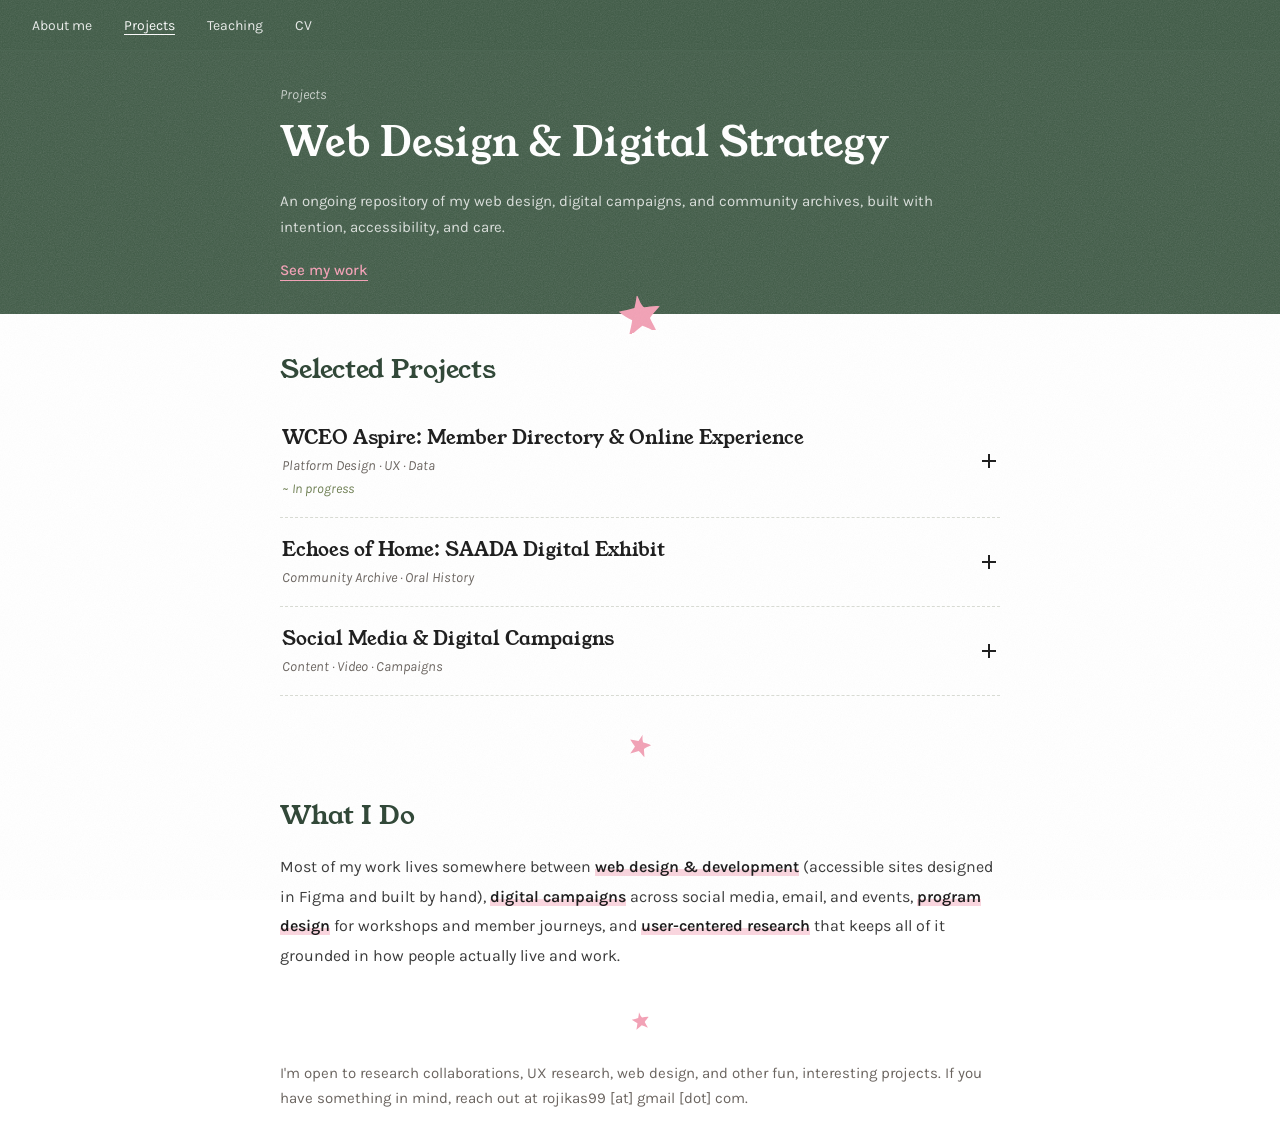
==== commit 5fd08a7a: "New look: fonts, left-aligned layout, hand-drawn stars, lighter sections" ====
--- a/portfolio.html
+++ b/portfolio.html
@@ -4,7 +4,7 @@
   <meta charset="UTF-8"/>
   <meta name="viewport" content="width=device-width, initial-scale=1.0"/>
   <title>Projects · Rojika Sharma</title>
-  <link href="https://fonts.googleapis.com/css2?family=Fraunces:ital,opsz,wght@0,9..144,400;0,9..144,600;1,9..144,400&family=DM+Sans:wght@300;400;500&display=swap" rel="stylesheet"/>
+  <link href="https://fonts.googleapis.com/css2?family=Young+Serif&family=Karla:ital,wght@0,400;0,500;0,600;1,400&display=swap" rel="stylesheet"/>
   <link rel="stylesheet" href="style.css"/>
 </head>
 <body>
@@ -31,7 +31,7 @@
 
 
   <!-- STAR: green band → white -->
-  <div class="star-divider star-seam" aria-hidden="true">★</div>
+  <div class="star-divider star-seam" aria-hidden="true"></div>
   <!-- PROJECTS -->
   <section id="projects" class="white-section">
     <h2 class="sec-heading dark-heading">Selected Projects</h2>
@@ -104,32 +104,15 @@
     </div>
   </section>
 
-  <div class="star-sep" aria-hidden="true">★</div>
+  <div class="star-sep" aria-hidden="true"></div>
 
   <!-- WHAT I DO: compact rows -->
   <section id="services" class="cream-section">
     <h2 class="sec-heading">What I Do</h2>
-    <div class="service-rows">
-      <div class="service-row">
-        <h3>Web Design &amp; Development</h3>
-        <p>Accessible, responsive websites designed in Figma and built in HTML, CSS, and JavaScript.</p>
-      </div>
-      <div class="service-row">
-        <h3>Digital Campaigns &amp; Activations</h3>
-        <p>Social media, email, and event campaigns that bring people in and keep them engaged.</p>
-      </div>
-      <div class="service-row">
-        <h3>Program Design</h3>
-        <p>Programs, workshops, and member journeys designed around how people learn and participate.</p>
-      </div>
-      <div class="service-row">
-        <h3>User-Centered Research</h3>
-        <p>Interviews, observation, and community input that shape solutions people actually use.</p>
-      </div>
-    </div>
+    <p class="what-i-do">Most of my work lives somewhere between <strong>web design &amp; development</strong> (accessible sites designed in Figma and built by hand), <strong>digital campaigns</strong> across social media, email, and events, <strong>program design</strong> for workshops and member journeys, and <strong>user-centered research</strong> that keeps all of it grounded in how people actually live and work.</p>
   </section>
 
-  <div class="star-sep" aria-hidden="true">★</div>
+  <div class="star-sep" aria-hidden="true"></div>
 
   <!-- CLOSING NOTE -->
   <section id="open-to" class="white-section">
--- a/style.css
+++ b/style.css
@@ -647,3 +647,103 @@
 .star-seam::before { bottom: 50%; }
 .star-seam { color: transparent; }
 .star-seam::after { content: "★"; color: var(--pink); position: absolute; left: 0; right: 0; text-align: center; z-index: 2; }
+
+/* ════ Hand-made pass: personal fonts, left-aligned layout, handwritten labels, wobbly stars ════ */
+body { font-family: 'Karla', sans-serif; font-size: 15.5px; }
+.hero h1, .sec-heading, .project-name, .course-title, .service-card h3, .pf-hero h1 {
+  font-family: 'Young Serif', serif;
+  font-weight: 400;
+  letter-spacing: 0;
+}
+
+/* Left-aligned, slightly asymmetric */
+.hero { text-align: left; }
+.hero h1, .hero .hand-note { max-width: 780px; margin-left: auto; margin-right: auto; }
+.hero h1 { font-size: 40px; }
+.hand-note {
+  font-family: 'Caveat', cursive;
+  font-size: 22px;
+  color: var(--pink);
+  transform: rotate(-1.5deg);
+  transform-origin: left;
+  margin-top: -2px;
+}
+.pf-hero { text-align: left; }
+.pf-hero > * { max-width: 720px; margin-left: auto; margin-right: auto; }
+.pf-hero .pf-tagline { margin-left: auto; margin-right: auto; }
+.pf-hero-actions { justify-content: flex-start; }
+.sec-heading { text-align: left; max-width: 720px; margin-left: auto; margin-right: auto; font-size: 26px; }
+#about .about-inner { align-items: start; }
+.about-photo img { transform: rotate(-2deg); }
+.about-right p:first-child::first-letter { font-family: 'Young Serif', serif; font-size: 1.15em; }
+
+/* Handwritten labels instead of small uppercase tags */
+.skills-label, .skills-grid .skills-label, .work-category, .pf-eyebrow, .label, .project-tags, .project-status {
+  font-family: 'Caveat', cursive;
+  text-transform: none;
+  letter-spacing: 0;
+  font-weight: 500;
+}
+.skills-label, .skills-grid .skills-label { font-size: 21px; margin-bottom: 0; }
+.work-category { font-size: 21px; border-bottom: 0; padding-bottom: 0; }
+.pf-eyebrow { font-size: 22px; transform: rotate(-2deg); display: inline-block; }
+.project-tags { font-size: 18px; }
+.project-status { font-size: 18px; }
+.project-status::before { content: "~ "; }
+
+/* Lighter dropdowns: title on its own line, note underneath, softer dashed rules */
+.project-list, .service-rows { border-top: 0; }
+.project { border-bottom: 1px dashed #d9dcd4; }
+.project summary { flex-direction: column; align-items: flex-start; gap: 0; }
+.project-name { font-size: 19px; }
+
+/* What I Do as a paragraph */
+.what-i-do { max-width: 720px; margin: 0 auto; font-size: 16px; line-height: 1.85; color: #3a3a3a; }
+.what-i-do strong { font-weight: 600; color: var(--charcoal); background: linear-gradient(transparent 62%, rgba(242,162,182,0.45) 62%); }
+
+/* Hand-drawn wobbly stars */
+.star-divider, .star-sep {
+  color: transparent;
+  background-repeat: no-repeat;
+  background-position: center;
+}
+.star-sep {
+  height: 30px;
+  background-image: url("data:image/svg+xml,%3Csvg xmlns='http://www.w3.org/2000/svg' viewBox='0 0 100 100'%3E%3Cpath d='M50 6 C53 21 56 32 61 37 C71 38 83 36 95 40 C85 48 76 55 70 62 C73 74 78 84 80 95 C69 88 60 80 51 76 C41 82 31 88 19 94 C23 82 28 72 31 61 C22 54 13 47 5 38 C18 37 29 36 40 35 C44 26 47 17 50 6 Z' fill='%23F2A2B6'/%3E%3C/svg%3E");
+  background-size: 24px 24px;
+}
+.star-sep:nth-of-type(odd) { transform: rotate(14deg); }
+.star-sep:nth-of-type(even) { transform: rotate(-11deg); background-size: 19px 19px; }
+.star-seam::after {
+  content: "";
+  inset: 0;
+  background: url("data:image/svg+xml,%3Csvg xmlns='http://www.w3.org/2000/svg' viewBox='0 0 100 100'%3E%3Cpath d='M50 6 C53 21 56 32 61 37 C71 38 83 36 95 40 C85 48 76 55 70 62 C73 74 78 84 80 95 C69 88 60 80 51 76 C41 82 31 88 19 94 C23 82 28 72 31 61 C22 54 13 47 5 38 C18 37 29 36 40 35 C44 26 47 17 50 6 Z' fill='%23F2A2B6'/%3E%3C/svg%3E") no-repeat center / 46px 46px;
+  transform: rotate(-9deg);
+}
+
+@media (max-width: 720px) {
+  .hero h1 { font-size: 30px; }
+  .hand-note { font-size: 19px; }
+  .sec-heading { font-size: 23px; }
+}
+.pf-eyebrow { display: block; transform: rotate(-1.5deg); transform-origin: left; margin-bottom: 2px; }
+.pf-hero .pf-tagline { max-width: 720px; }
+.github-wrap { justify-content: flex-start !important; max-width: 720px; margin-left: auto !important; margin-right: auto !important; }
+#open-to .contact-line { text-align: left; max-width: 720px; }
+.star-sep { max-width: 720px; margin: 0 auto; background-position: left 40px center; }
+.star-sep { display: block; height: 30px !important; margin: 18px auto !important; padding: 0 !important; }
+.pf-hero h1 { max-width: 720px; }
+.star-sep { width: 30px; max-width: 30px; background-position: center; }
+
+/* Labels: quiet italic instead of pink handwriting */
+.hand-note, .skills-label, .skills-grid .skills-label, .work-category, .pf-eyebrow, .label, .project-tags, .project-status {
+  font-family: 'Karla', sans-serif;
+  font-style: italic;
+  font-weight: 400;
+  transform: none;
+}
+.skills-label, .skills-grid .skills-label, .work-category, .project-tags, .label { color: var(--muted); font-size: 14px; }
+.project-status { color: var(--teal); font-size: 13.5px; }
+.hand-note { color: rgba(255,255,255,0.75); font-size: 16px; margin-top: 2px; }
+.pf-eyebrow { color: rgba(255,255,255,0.7); font-size: 14px; }
+@media (max-width: 720px) { .hand-note { font-size: 15px; } }
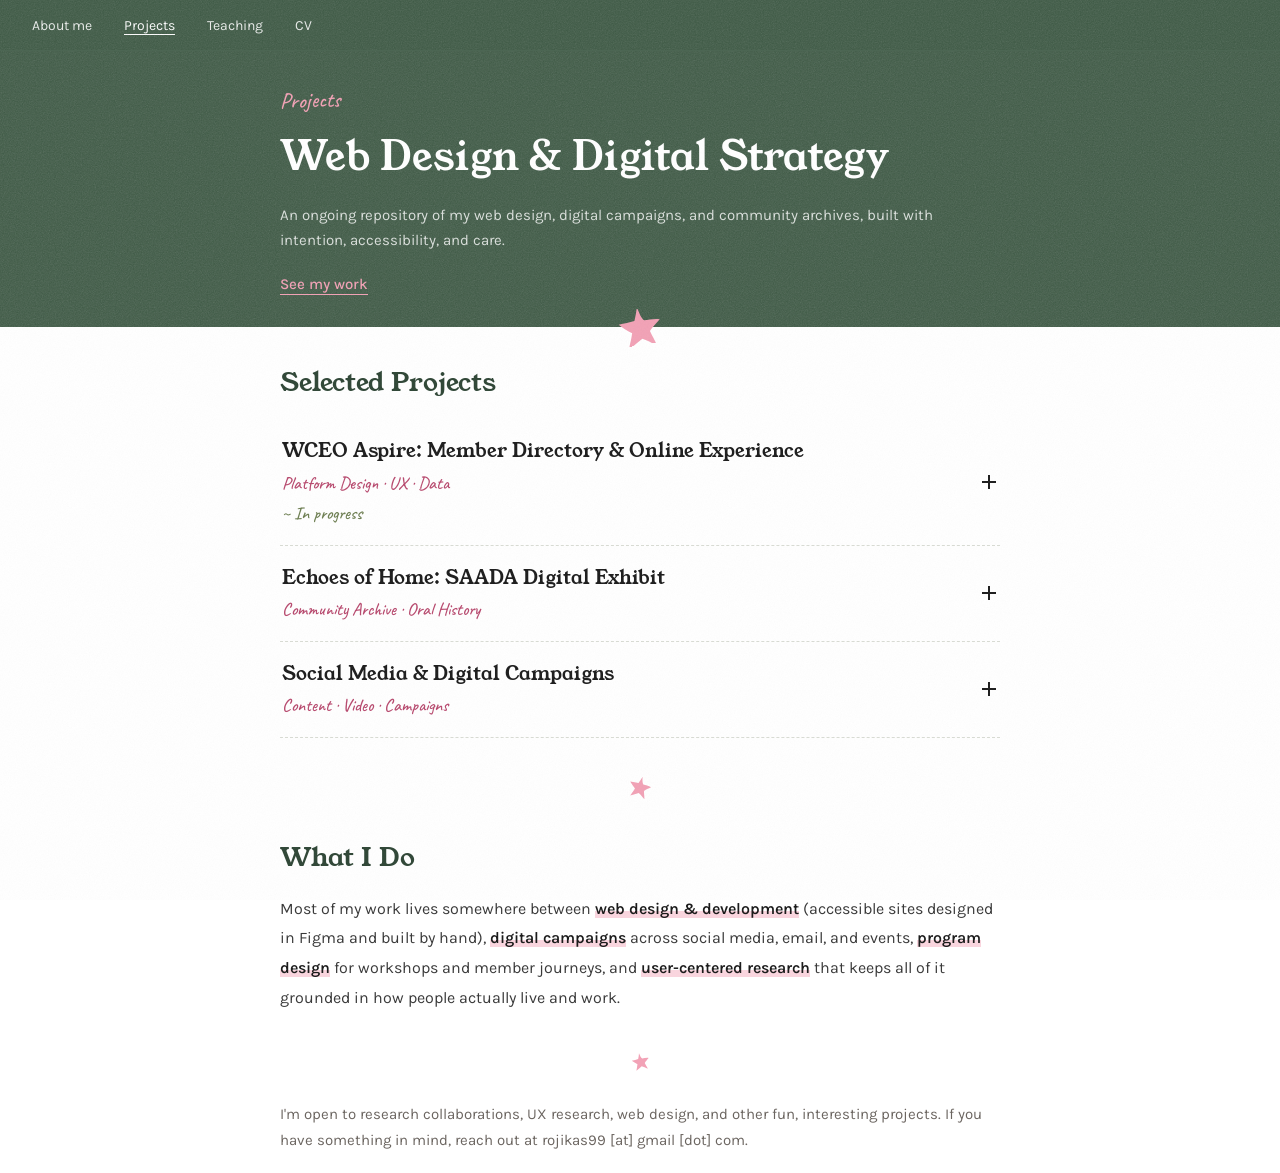
==== commit 0ab374d6: "Handwritten notes on Projects page; remove subtitle under name" ====
--- a/portfolio.html
+++ b/portfolio.html
@@ -4,10 +4,10 @@
   <meta charset="UTF-8"/>
   <meta name="viewport" content="width=device-width, initial-scale=1.0"/>
   <title>Projects · Rojika Sharma</title>
-  <link href="https://fonts.googleapis.com/css2?family=Young+Serif&family=Karla:ital,wght@0,400;0,500;0,600;1,400&display=swap" rel="stylesheet"/>
+  <link href="https://fonts.googleapis.com/css2?family=Young+Serif&family=Karla:ital,wght@0,400;0,500;0,600;1,400&family=Caveat:wght@500;600&display=swap" rel="stylesheet"/>
   <link rel="stylesheet" href="style.css"/>
 </head>
-<body>
+<body class="projects-page">
 
   <!-- NAV -->
   <nav>
--- a/style.css
+++ b/style.css
@@ -747,3 +747,13 @@
 .hand-note { color: rgba(255,255,255,0.75); font-size: 16px; margin-top: 2px; }
 .pf-eyebrow { color: rgba(255,255,255,0.7); font-size: 14px; }
 @media (max-width: 720px) { .hand-note { font-size: 15px; } }
+
+/* Projects page keeps the pink handwritten notes */
+.projects-page .pf-eyebrow, .projects-page .project-tags, .projects-page .project-status {
+  font-family: 'Caveat', cursive;
+  font-style: normal;
+  font-weight: 500;
+}
+.projects-page .pf-eyebrow { color: var(--pink); font-size: 22px; transform: rotate(-1.5deg); }
+.projects-page .project-tags { color: var(--pink-muted); font-size: 18px; }
+.projects-page .project-status { color: var(--teal); font-size: 18px; }
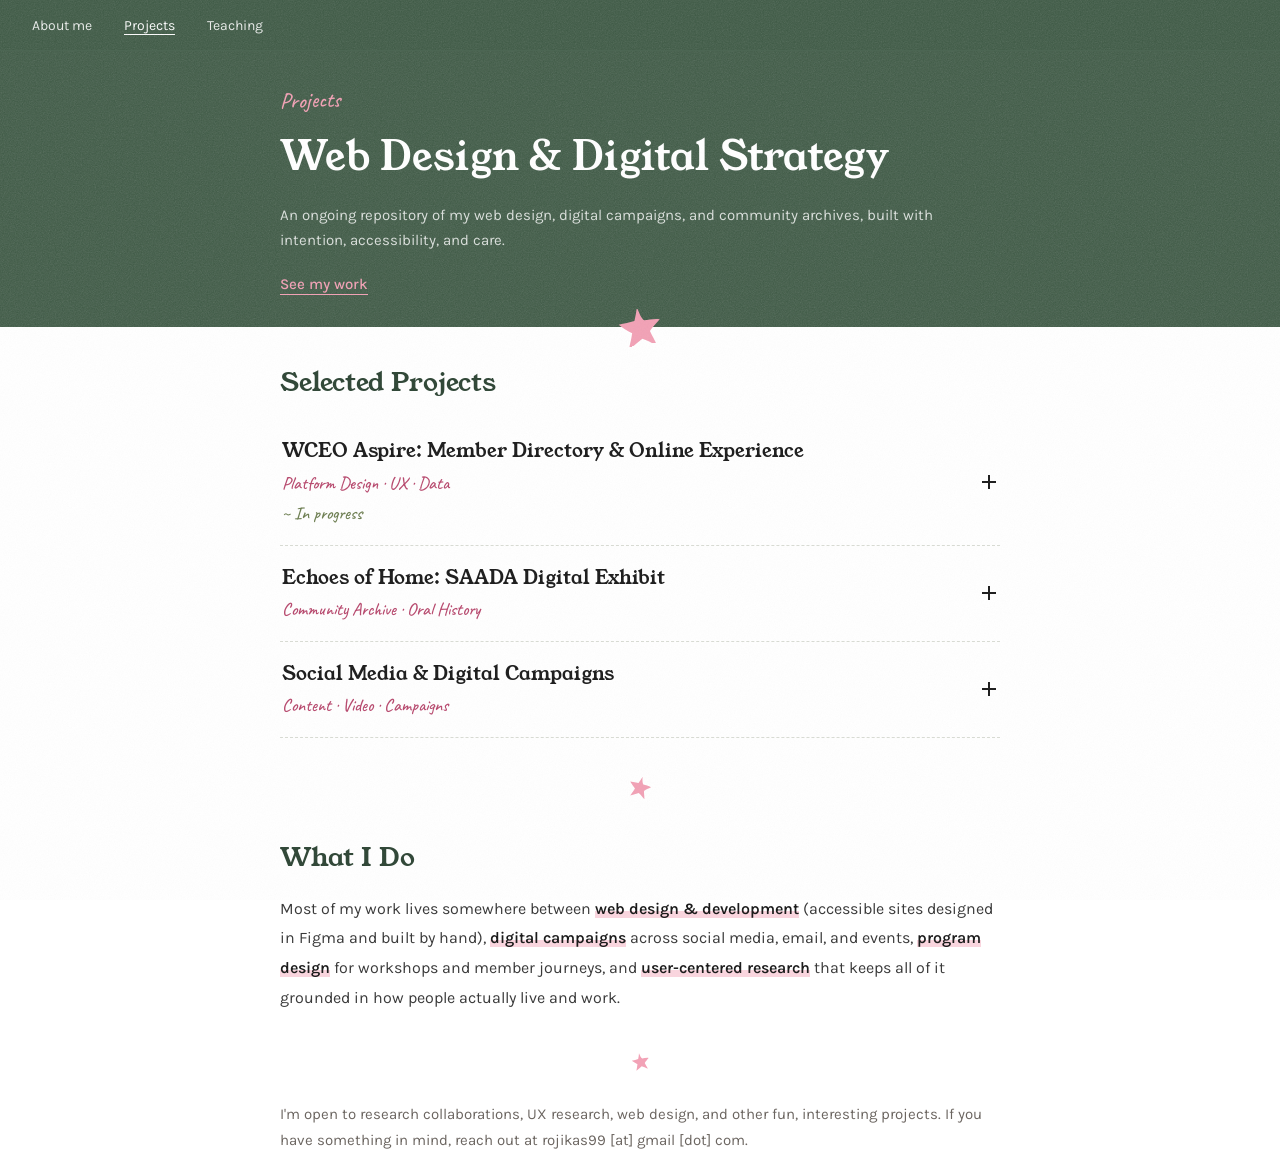
==== commit faaa9881: "Remove CV from nav" ====
--- a/portfolio.html
+++ b/portfolio.html
@@ -15,7 +15,6 @@
       <li><a href="index.html#about">About me</a></li>
       <li><a href="portfolio.html" class="active">Projects</a></li>
       <li><a href="teaching.html">Teaching</a></li>
-      <li><a href="index.html#cv">CV</a></li>
     </ul>
   </nav>
 
